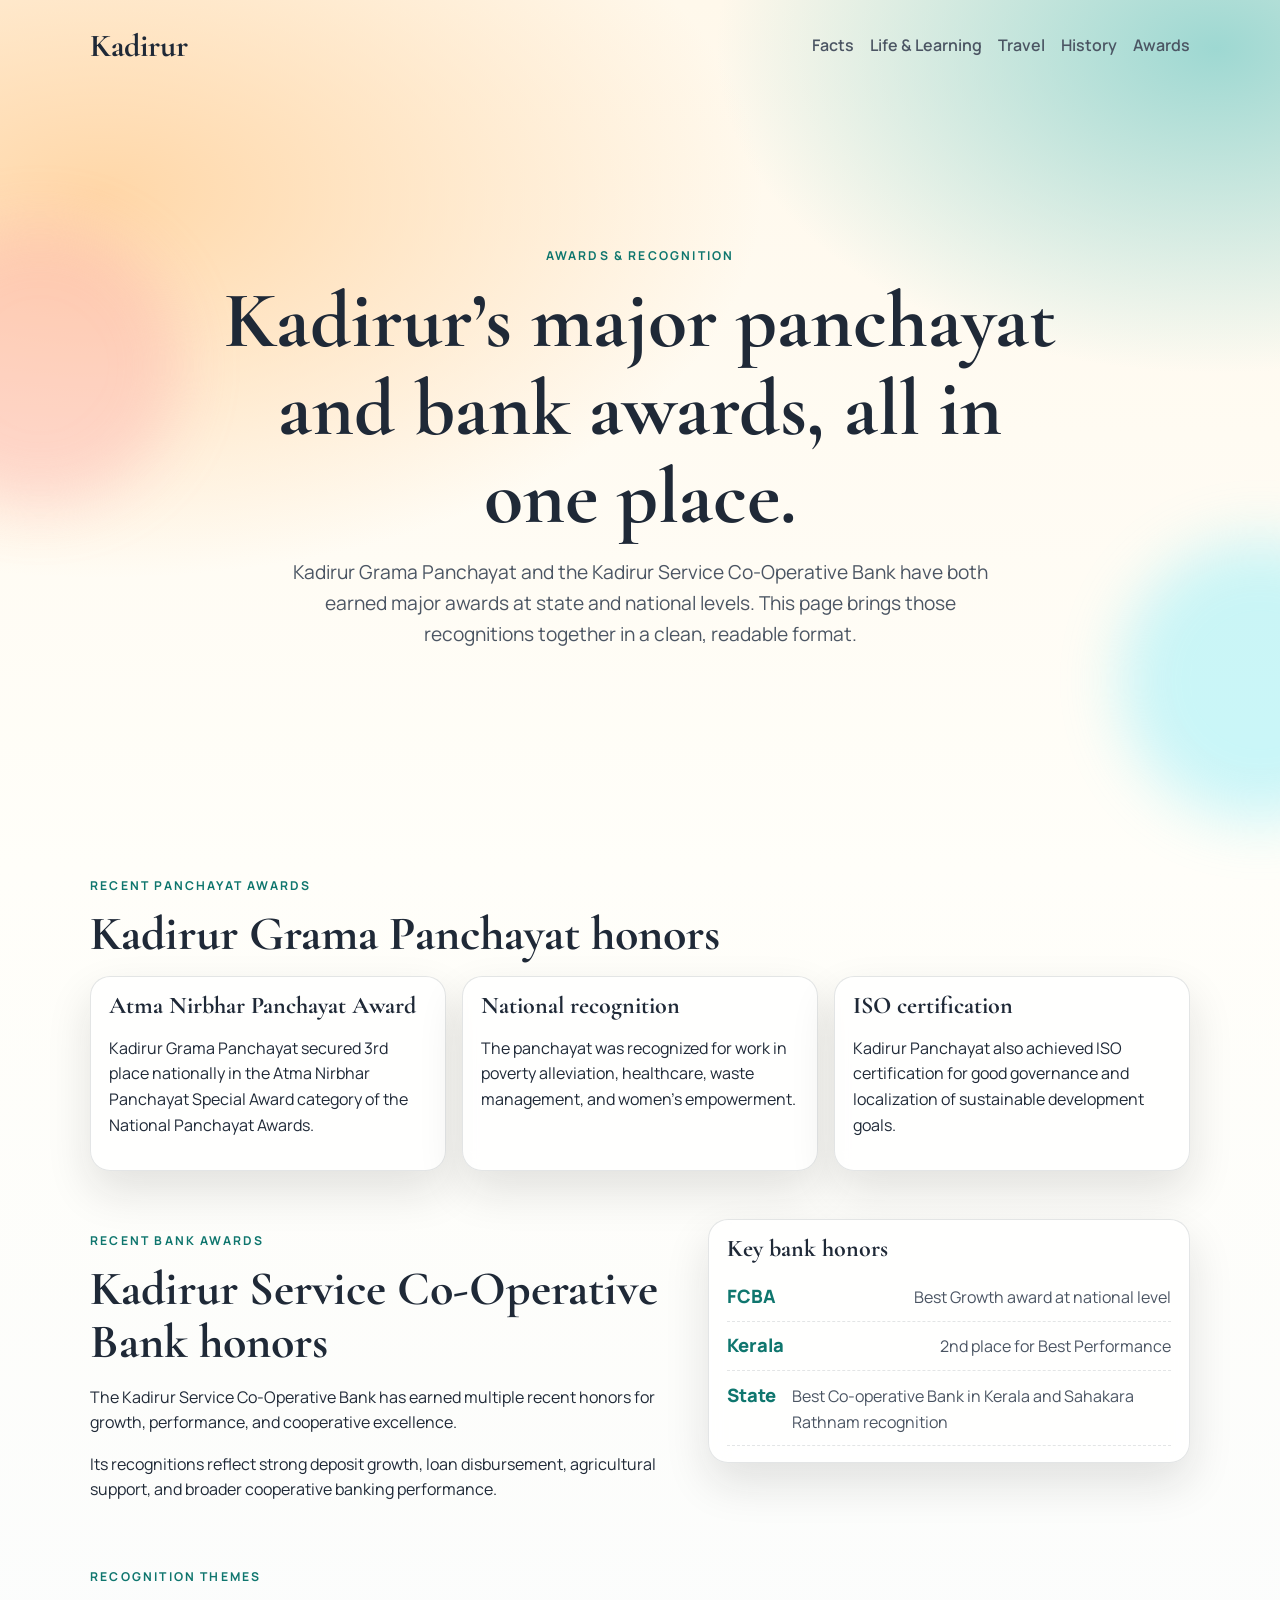
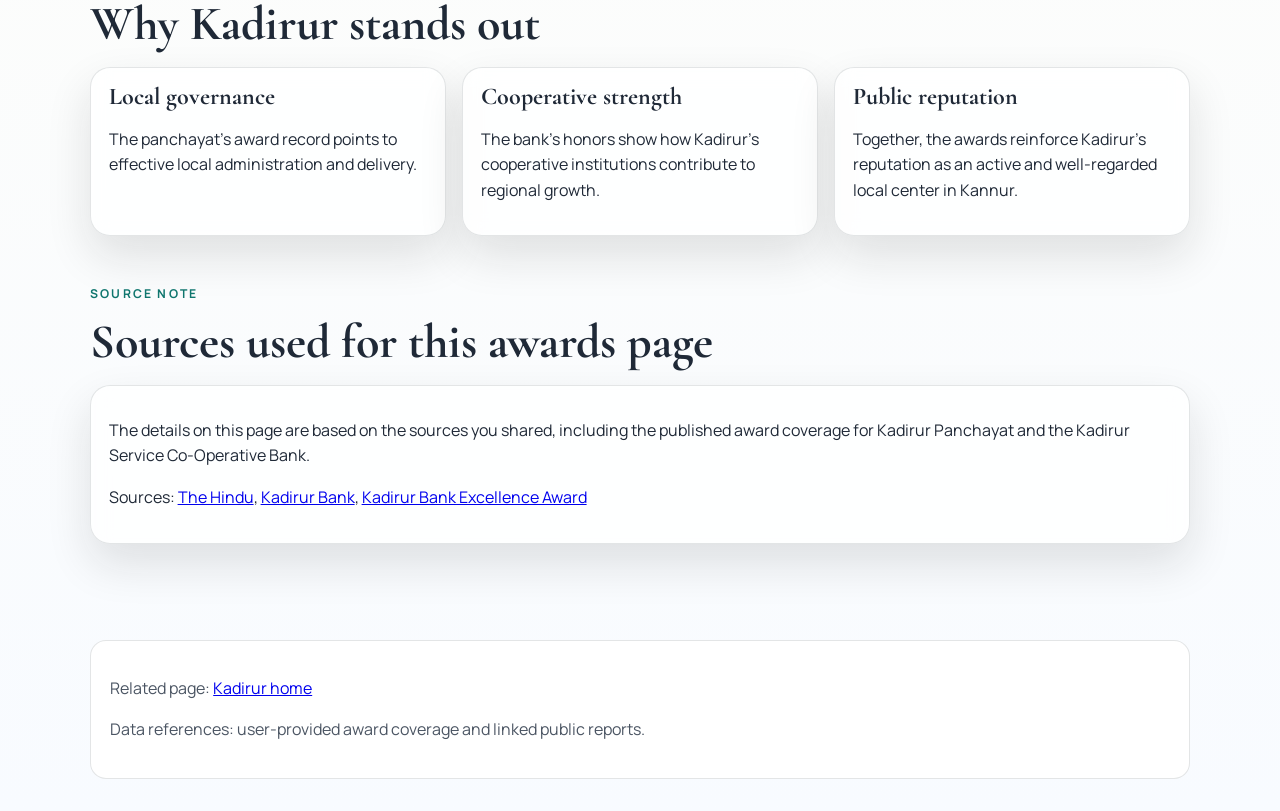
==== awards.html @ 4db53bc1 "add awards and history" ====
<!DOCTYPE html>
<html lang="en">
  <head>
    <meta charset="UTF-8" />
    <meta name="viewport" content="width=device-width, initial-scale=1.0" />
    <meta
      name="description"
      content="Explore the major awards and recognitions linked to Kadirur Grama Panchayat and the Kadirur Service Co-Operative Bank."
    />
    <meta
      name="keywords"
      content="Kadirur awards, Kadirur recognition, Kadirur panchayat award, Kadirur Service Co-Operative Bank award, Kadirur Kerala"
    />
    <meta name="robots" content="index,follow,max-image-preview:large,max-snippet:-1,max-video-preview:-1" />
    <meta name="theme-color" content="#0f766e" />
    <link rel="canonical" href="awards.html" />
    <meta property="og:type" content="website" />
    <meta property="og:title" content="Kadirur Awards and Recognition | Panchayat and Bank Honors" />
    <meta
      property="og:description"
      content="A curated page about the awards won by Kadirur Grama Panchayat and the Kadirur Service Co-Operative Bank."
    />
    <title>Kadirur Awards and Recognition | Panchayat and Bank Honors</title>
    <link rel="preconnect" href="https://fonts.googleapis.com" />
    <link rel="preconnect" href="https://fonts.gstatic.com" crossorigin />
    <link
      href="https://fonts.googleapis.com/css2?family=Cormorant+Garamond:wght@500;600;700&family=Manrope:wght@400;500;700&display=swap"
      rel="stylesheet"
    />
    <link rel="stylesheet" href="styles.css" />
    <script type="application/ld+json">
      {
        "@context": "https://schema.org",
        "@type": "WebPage",
        "name": "Kadirur Awards and Recognition | Panchayat and Bank Honors",
        "description": "Awards and recognitions associated with Kadirur Grama Panchayat and the Kadirur Service Co-Operative Bank."
      }
    </script>
  </head>
  <body>
    <div class="ambient ambient-left" aria-hidden="true"></div>
    <div class="ambient ambient-right" aria-hidden="true"></div>

    <header class="hero hero--compact" id="top">
      <nav class="top-nav">
        <a href="index.html" class="brand">Kadirur</a>
        <div class="nav-links">
          <a href="index.html#facts">Facts</a>
          <a href="index.html#life">Life & Learning</a>
          <a href="index.html#travel">Travel</a>
          <a href="history.html">History</a>
          <a href="#top">Awards</a>
        </div>
      </nav>

      <div class="hero-content reveal">
        <p class="kicker">Awards & Recognition</p>
        <h1>Kadirur’s major panchayat and bank awards, all in one place.</h1>
        <p class="hero-text">
          Kadirur Grama Panchayat and the Kadirur Service Co-Operative Bank have both earned major
          awards at state and national levels. This page brings those recognitions together in a
          clean, readable format.
        </p>
      </div>
    </header>

    <main>
      <section class="section reveal">
        <div class="section-head">
          <p class="kicker">Recent Panchayat Awards</p>
          <h2>Kadirur Grama Panchayat honors</h2>
        </div>
        <div class="travel-grid">
          <article class="card">
            <h3>Atma Nirbhar Panchayat Award</h3>
            <p>
              Kadirur Grama Panchayat secured 3rd place nationally in the Atma Nirbhar Panchayat
              Special Award category of the National Panchayat Awards.
            </p>
          </article>
          <article class="card">
            <h3>National recognition</h3>
            <p>
              The panchayat was recognized for work in poverty alleviation, healthcare, waste
              management, and women’s empowerment.
            </p>
          </article>
          <article class="card">
            <h3>ISO certification</h3>
            <p>
              Kadirur Panchayat also achieved ISO certification for good governance and localization
              of sustainable development goals.
            </p>
          </article>
        </div>
      </section>

      <section class="section split reveal">
        <div>
          <p class="kicker">Recent Bank Awards</p>
          <h2>Kadirur Service Co-Operative Bank honors</h2>
          <p>
            The Kadirur Service Co-Operative Bank has earned multiple recent honors for growth,
            performance, and cooperative excellence.
          </p>
          <p>
            Its recognitions reflect strong deposit growth, loan disbursement, agricultural support,
            and broader cooperative banking performance.
          </p>
        </div>
        <aside class="timeline card">
          <h3>Key bank honors</h3>
          <div class="timeline-item">
            <span>FCBA</span>
            <p>Best Growth award at national level</p>
          </div>
          <div class="timeline-item">
            <span>Kerala</span>
            <p>2nd place for Best Performance</p>
          </div>
          <div class="timeline-item">
            <span>State</span>
            <p>Best Co-operative Bank in Kerala and Sahakara Rathnam recognition</p>
          </div>
        </aside>
      </section>

      <section class="section reveal">
        <div class="section-head">
          <p class="kicker">Recognition Themes</p>
          <h2>Why Kadirur stands out</h2>
        </div>
        <div class="travel-grid">
          <article class="card">
            <h3>Local governance</h3>
            <p>
              The panchayat’s award record points to effective local administration and delivery.
            </p>
          </article>
          <article class="card">
            <h3>Cooperative strength</h3>
            <p>
              The bank’s honors show how Kadirur’s cooperative institutions contribute to regional
              growth.
            </p>
          </article>
          <article class="card">
            <h3>Public reputation</h3>
            <p>
              Together, the awards reinforce Kadirur’s reputation as an active and well-regarded local
              center in Kannur.
            </p>
          </article>
        </div>
      </section>

      <section class="section reveal">
        <div class="section-head">
          <p class="kicker">Source Note</p>
          <h2>Sources used for this awards page</h2>
        </div>
        <div class="card">
          <p>
            The details on this page are based on the sources you shared, including the published
            award coverage for Kadirur Panchayat and the Kadirur Service Co-Operative Bank.
          </p>
          <p>
            Sources:
            <a href="https://www.thehindu.com/news/national/kerala/kadirur-panchayat-in-kannur-bags-atma-nirbhar-award/article70984335.ece" target="_blank" rel="noreferrer">The Hindu</a>,
            <a href="https://kadirurbank.com/kadiroor-bank-shines-in-national-awards/" target="_blank" rel="noreferrer">Kadirur Bank</a>,
            <a href="https://kadirurbank.com/kadirur-service-cooperative-bank-receives-excellence-award-for-outstanding-performance-2024-2025-2/" target="_blank" rel="noreferrer">Kadirur Bank Excellence Award</a>
          </p>
        </div>
      </section>
    </main>

    <footer class="footer">
      <p>Related page: <a href="index.html">Kadirur home</a></p>
      <p>Data references: user-provided award coverage and linked public reports.</p>
    </footer>

    <script src="script.js"></script>
  </body>
</html>
---- styles.css ----
:root {
  --ink: #1f2937;
  --ink-soft: #4b5563;
  --paper: #fffaf2;
  --card: rgba(255, 255, 255, 0.78);
  --accent: #d97706;
  --accent-2: #0f766e;
  --line: rgba(31, 41, 55, 0.12);
  --shadow: 0 20px 45px rgba(24, 24, 27, 0.12);
}

* {
  box-sizing: border-box;
}

html,
body {
  margin: 0;
  padding: 0;
}

body {
  font-family: "Manrope", sans-serif;
  color: var(--ink);
  background:
    radial-gradient(1200px 700px at 8% 8%, #ffd7a8 0%, transparent 55%),
    radial-gradient(1000px 650px at 95% 2%, #9ed8d2 0%, transparent 50%),
    linear-gradient(180deg, #fff8eb 0%, #fffef9 36%, #f8fbff 100%);
  line-height: 1.6;
}

.ambient {
  position: fixed;
  z-index: -1;
  width: 280px;
  height: 280px;
  border-radius: 50%;
  filter: blur(30px);
  opacity: 0.35;
}

.ambient-left {
  left: -100px;
  top: 25vh;
  background: #fca5a5;
}

.ambient-right {
  right: -120px;
  top: 60vh;
  background: #67e8f9;
}

.hero {
  min-height: 92vh;
  padding: 1.25rem 1.25rem 3rem;
  display: flex;
  flex-direction: column;
}

.top-nav {
  max-width: 1100px;
  width: 100%;
  margin: 0 auto;
  display: flex;
  justify-content: space-between;
  align-items: center;
  gap: 1rem;
  flex-wrap: wrap;
}

.brand {
  font-family: "Cormorant Garamond", serif;
  font-size: 2rem;
  color: var(--ink);
  text-decoration: none;
  font-weight: 700;
}

.nav-links {
  display: flex;
  gap: 1rem;
  flex-wrap: wrap;
}

.nav-links a {
  text-decoration: none;
  color: var(--ink-soft);
  font-weight: 600;
}

.hero-content {
  max-width: 850px;
  margin: auto;
  text-align: center;
  padding-top: 2rem;
}

.kicker {
  text-transform: uppercase;
  letter-spacing: 0.18em;
  font-size: 0.76rem;
  font-weight: 700;
  color: var(--accent-2);
}

h1,
h2,
h3 {
  font-family: "Cormorant Garamond", serif;
  line-height: 1.1;
  margin: 0 0 0.6rem;
}

h1 {
  font-size: clamp(2.2rem, 7vw, 5rem);
  margin-bottom: 1rem;
}

h2 {
  font-size: clamp(1.9rem, 4vw, 3rem);
}

h3 {
  font-size: 1.5rem;
}

.hero-text {
  font-size: clamp(1rem, 2.2vw, 1.2rem);
  color: var(--ink-soft);
  max-width: 700px;
  margin: 0 auto;
}

.cta {
  margin-top: 1.5rem;
  display: inline-block;
  text-decoration: none;
  color: #fff;
  background: linear-gradient(130deg, var(--accent) 0%, #ea580c 100%);
  padding: 0.85rem 1.35rem;
  border-radius: 999px;
  font-weight: 700;
  box-shadow: var(--shadow);
}

main {
  width: min(1100px, 94vw);
  margin: 0 auto;
  padding-bottom: 3rem;
}

.section {
  margin: 3rem 0;
}

.section-head {
  margin-bottom: 1rem;
}

.stats-grid,
.travel-grid,
.faq-grid {
  display: grid;
  grid-template-columns: repeat(12, 1fr);
  gap: 1rem;
}

.stat-card {
  grid-column: span 3;
}

.travel-grid .card {
  grid-column: span 4;
}

.faq-grid .card {
  grid-column: span 6;
}

.card {
  border: 1px solid var(--line);
  background: var(--card);
  backdrop-filter: blur(9px);
  border-radius: 20px;
  padding: 1rem 1.1rem;
  box-shadow: var(--shadow);
}

.stat {
  font-size: 2rem;
  color: var(--accent);
  font-weight: 800;
  margin: 0.1rem 0;
}

.split {
  display: grid;
  grid-template-columns: 1.25fr 1fr;
  gap: 1rem;
  align-items: start;
}

.pill-list {
  list-style: none;
  margin: 1rem 0 0;
  padding: 0;
  display: flex;
  flex-wrap: wrap;
  gap: 0.6rem;
}

.pill-list li {
  border: 1px solid var(--line);
  border-radius: 999px;
  padding: 0.42rem 0.8rem;
  background: #fff;
}

.timeline-item {
  display: flex;
  align-items: baseline;
  justify-content: space-between;
  gap: 1rem;
  padding: 0.6rem 0;
  border-bottom: 1px dashed var(--line);
}

.timeline-item span {
  font-weight: 800;
  color: var(--accent-2);
  font-size: 1.15rem;
}

.timeline-item p {
  margin: 0;
  color: var(--ink-soft);
}

.map-wrap {
  margin-top: 1rem;
}

.map-wrap iframe {
  width: 100%;
  min-height: 280px;
  border: 0;
  border-radius: 14px;
}

.footer {
  width: min(1100px, 94vw);
  margin: 0 auto 2rem;
  padding: 1.2rem;
  border: 1px solid var(--line);
  border-radius: 16px;
  background: #fff;
  color: var(--ink-soft);
}

.reveal {
  opacity: 0;
  transform: translateY(20px) scale(0.98);
  transition: opacity 700ms ease, transform 700ms ease;
}

.reveal.visible {
  opacity: 1;
  transform: translateY(0) scale(1);
}

@media (max-width: 980px) {
  .stat-card,
  .travel-grid .card {
    grid-column: span 6;
  }

  .split {
    grid-template-columns: 1fr;
  }
}

@media (max-width: 700px) {
  .hero {
    min-height: auto;
    padding-bottom: 2rem;
  }

  .top-nav {
    justify-content: center;
  }

  .stat-card,
  .travel-grid .card,
  .faq-grid .card {
    grid-column: span 12;
  }
}
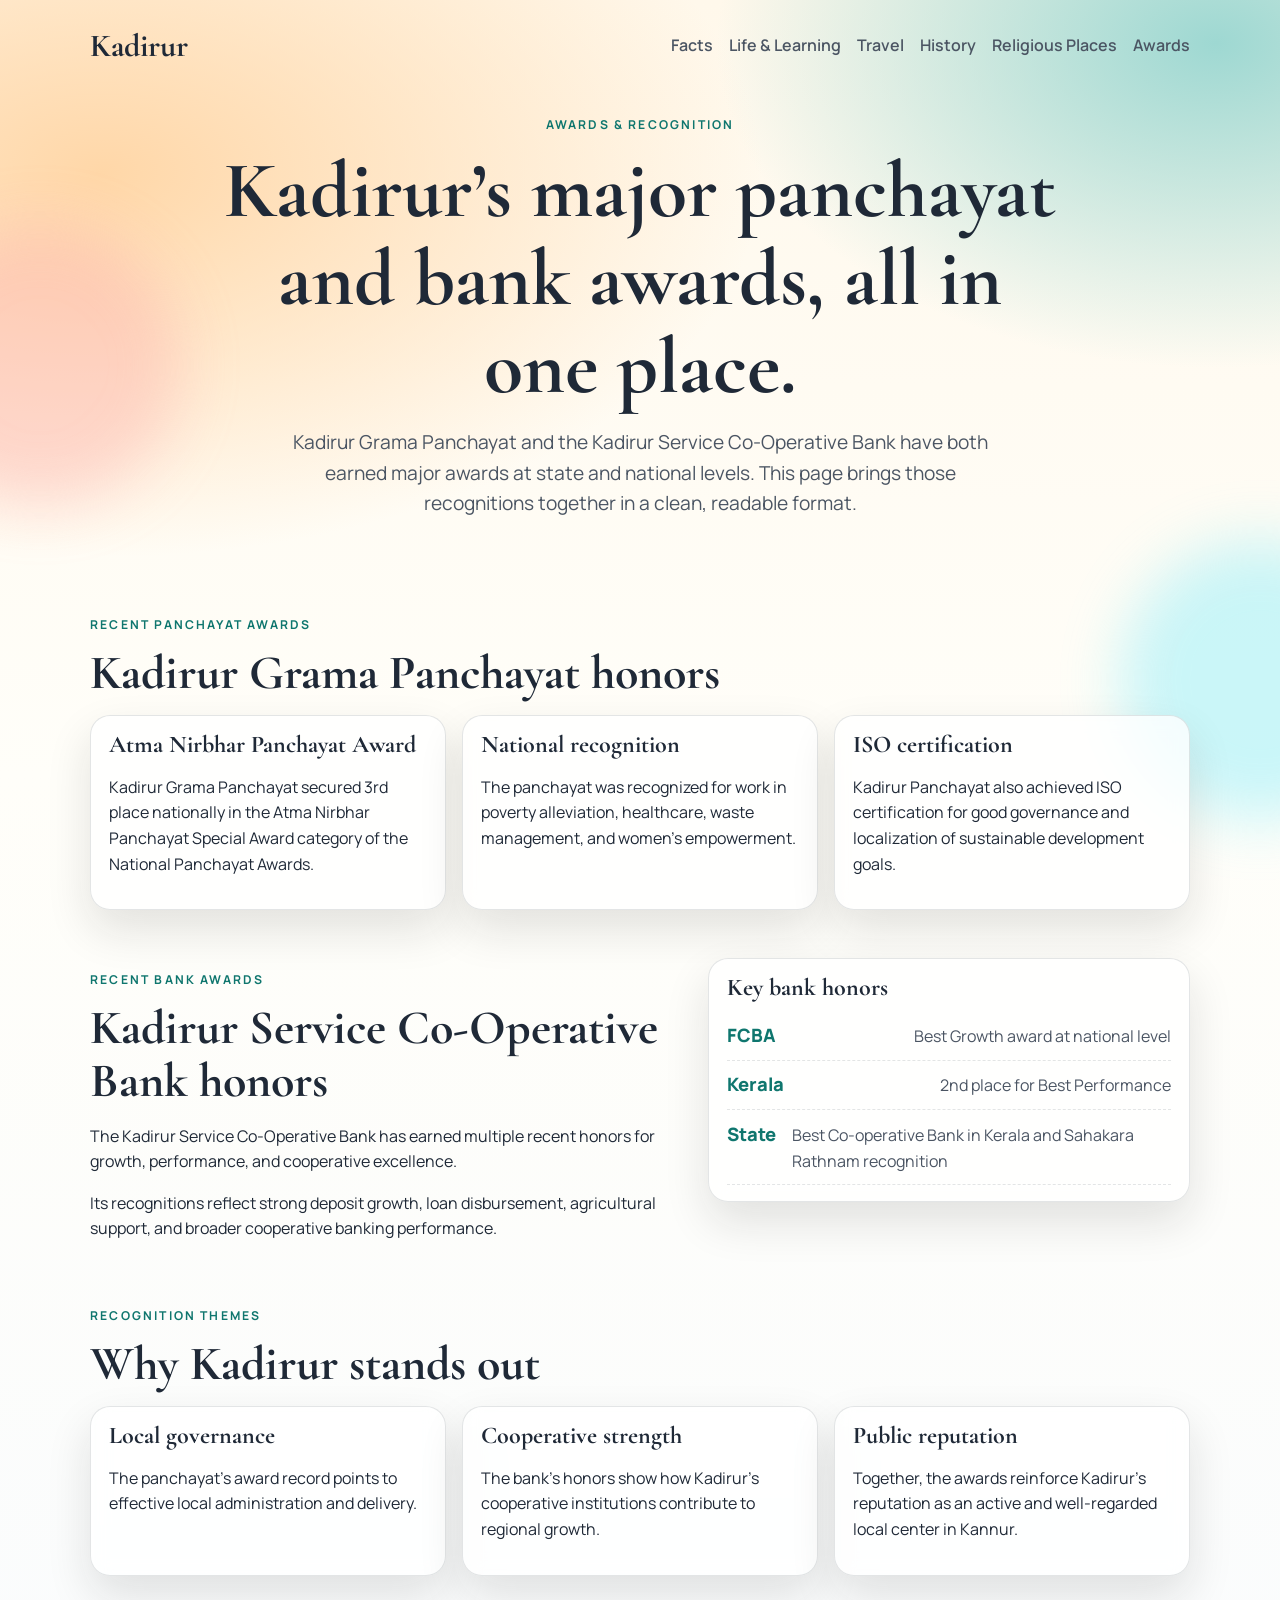
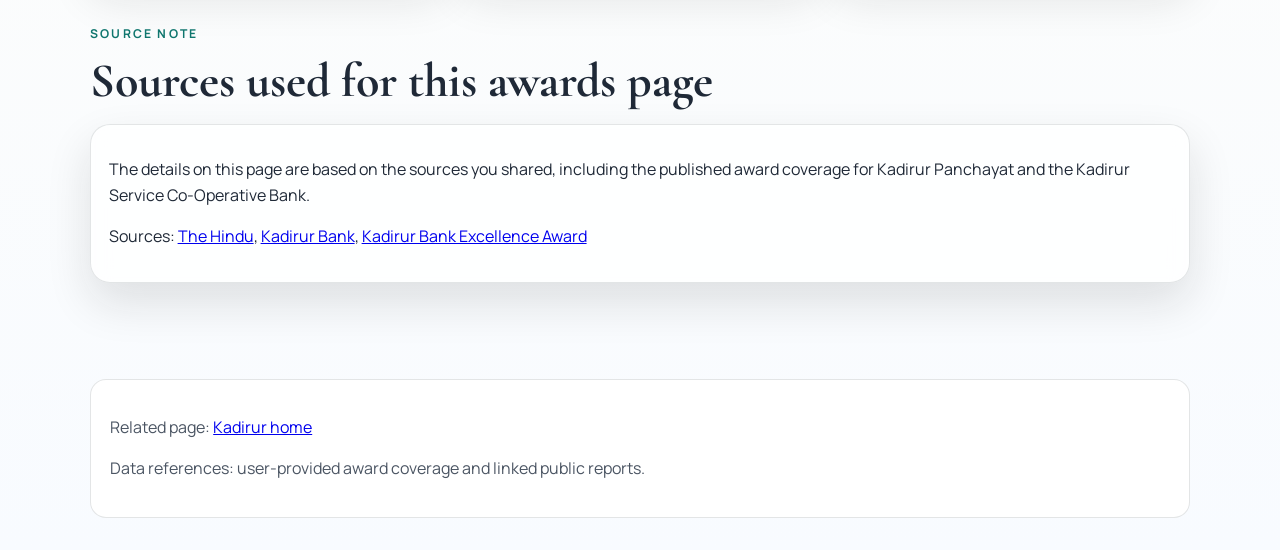
==== commit 7d2b8b68: "religious place" ====
--- a/awards.html
+++ b/awards.html
@@ -49,6 +49,7 @@
           <a href="index.html#life">Life & Learning</a>
           <a href="index.html#travel">Travel</a>
           <a href="history.html">History</a>
+          <a href="religious-places.html">Religious Places</a>
           <a href="#top">Awards</a>
         </div>
       </nav>
--- a/styles.css
+++ b/styles.css
@@ -269,6 +269,71 @@
   transform: translateY(0) scale(1);
 }
 
+/* ===== Religious Places page ===== */
+
+.hero--compact {
+  min-height: 44vh;
+}
+
+.rp-type-badge {
+  display: inline-block;
+  font-size: 0.72rem;
+  font-weight: 700;
+  letter-spacing: 0.12em;
+  text-transform: uppercase;
+  border-radius: 999px;
+  padding: 0.28rem 0.75rem;
+  margin: 0 0 0.6rem;
+}
+
+.rp-hindu  { background: #fef3c7; color: #92400e; border: 1px solid #fcd34d; }
+.rp-mosque { background: #d1fae5; color: #065f46; border: 1px solid #6ee7b7; }
+.rp-church { background: #dbeafe; color: #1e40af; border: 1px solid #93c5fd; }
+
+.rp-feature {
+  display: grid;
+  grid-template-columns: 1.5fr 1fr;
+  gap: 1rem;
+  align-items: start;
+}
+
+.rp-feature-body p,
+.rp-feature-body h3 {
+  margin-bottom: 0.55rem;
+}
+
+.rp-grid {
+  display: grid;
+  grid-template-columns: repeat(12, 1fr);
+  gap: 1rem;
+}
+
+.rp-card {
+  grid-column: span 4;
+}
+
+.rp-cta {
+  display: inline-block;
+  margin-top: 1rem;
+  text-decoration: none;
+  color: #fff;
+  background: linear-gradient(130deg, var(--accent-2) 0%, #0d9488 100%);
+  padding: 0.7rem 1.1rem;
+  border-radius: 999px;
+  font-weight: 700;
+  font-size: 0.9rem;
+  box-shadow: var(--shadow);
+}
+
+@media (max-width: 980px) {
+  .rp-feature { grid-template-columns: 1fr; }
+  .rp-card    { grid-column: span 6; }
+}
+
+@media (max-width: 700px) {
+  .rp-card { grid-column: span 12; }
+}
+
 @media (max-width: 980px) {
   .stat-card,
   .travel-grid .card {
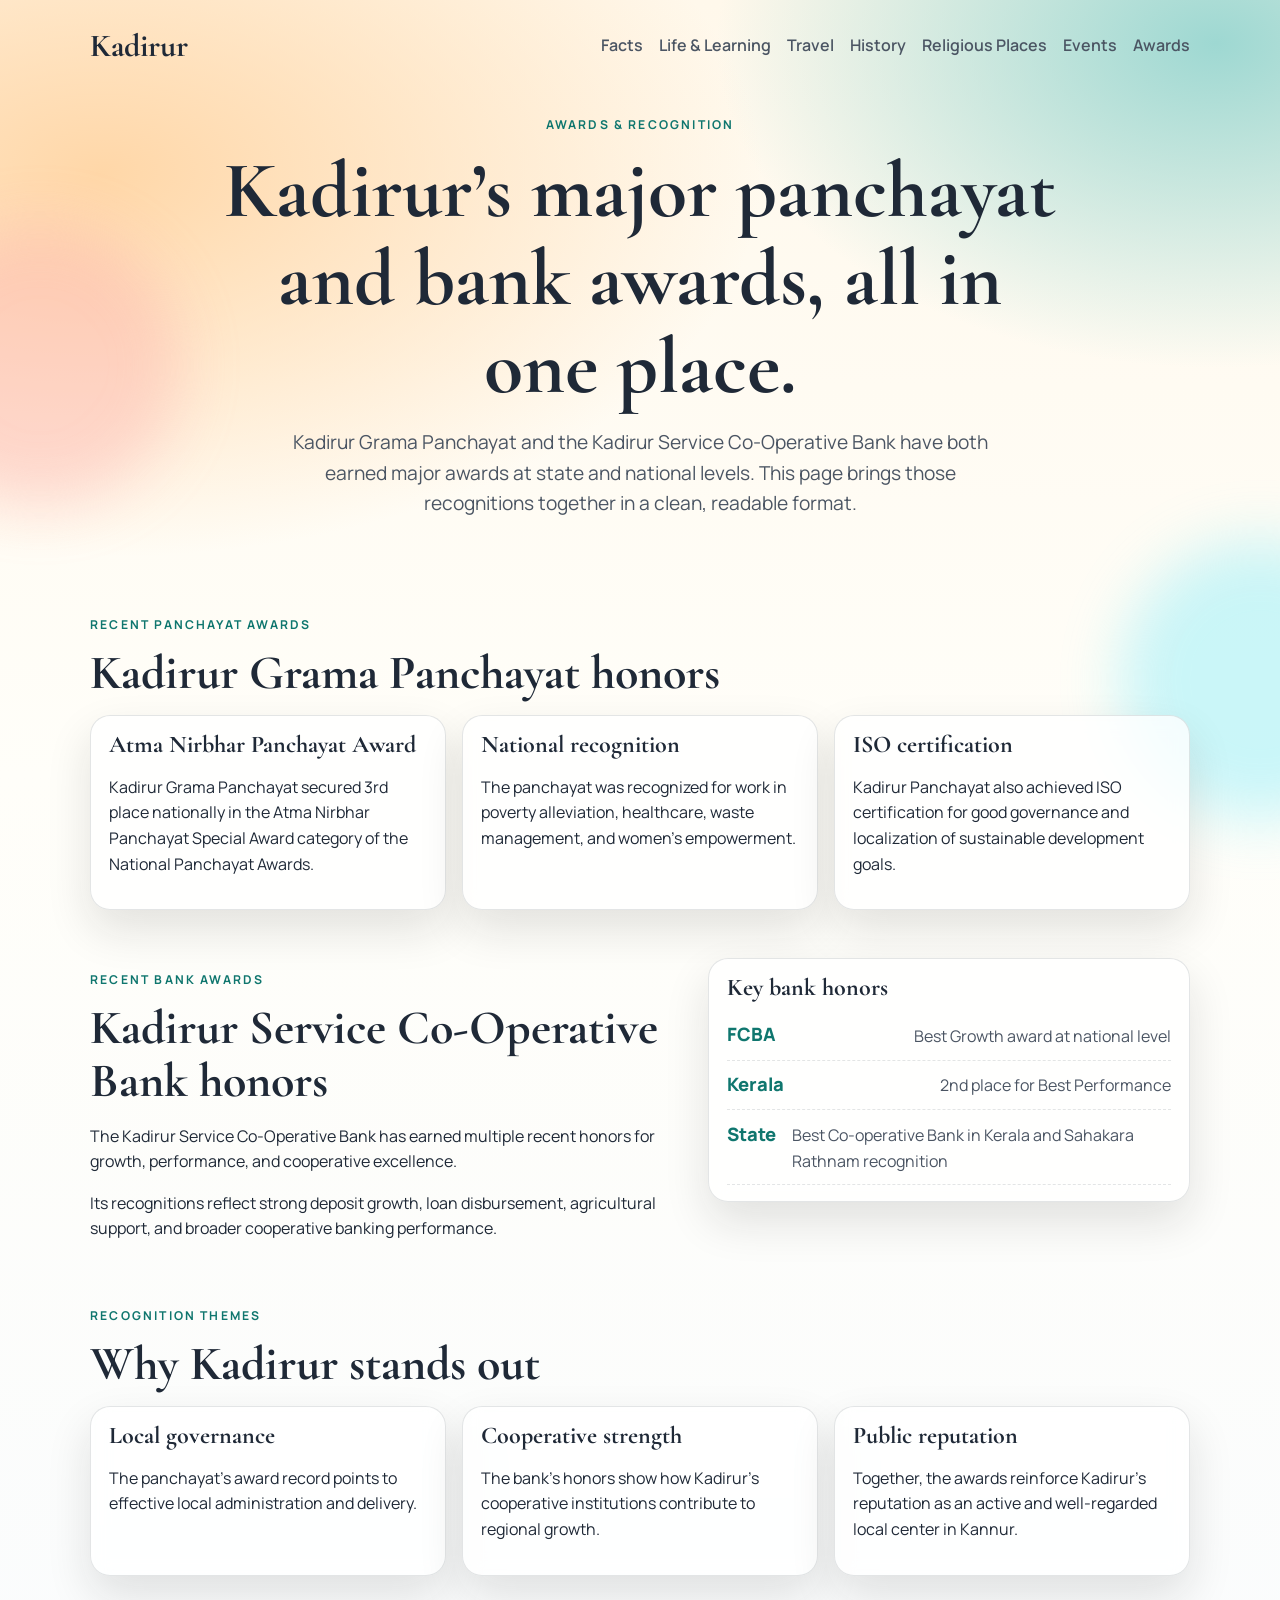
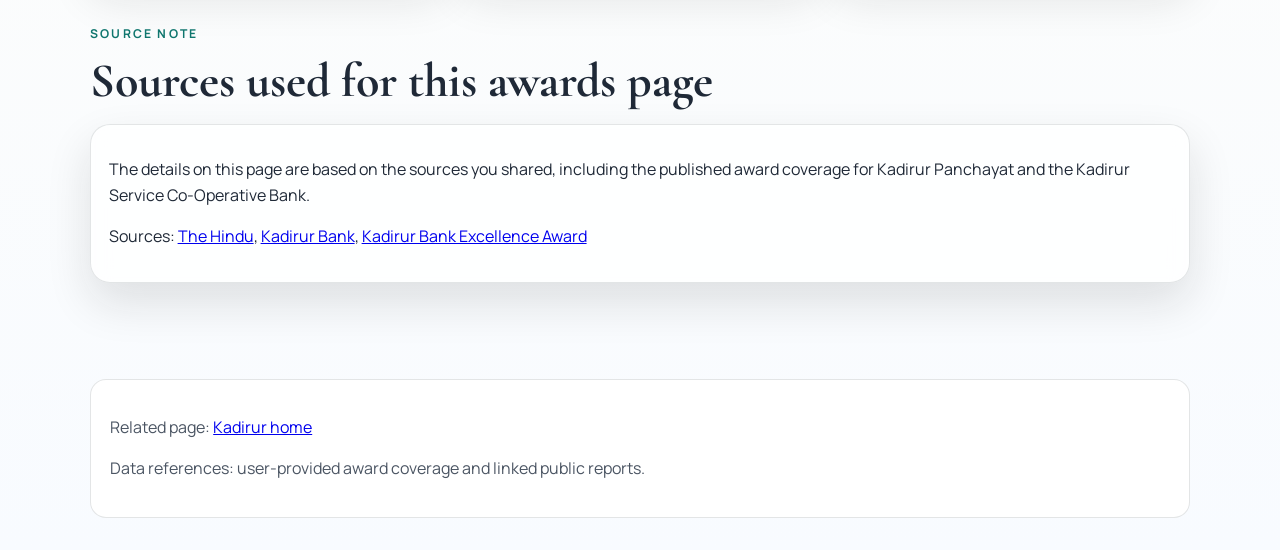
==== commit 3194173c: "add events page: Ponnyathankam, Theyyam, Pooram, F13 football, kabaddi, arts" ====
--- a/awards.html
+++ b/awards.html
@@ -50,6 +50,7 @@
           <a href="index.html#travel">Travel</a>
           <a href="history.html">History</a>
           <a href="religious-places.html">Religious Places</a>
+          <a href="events.html">Events</a>
           <a href="#top">Awards</a>
         </div>
       </nav>
--- a/styles.css
+++ b/styles.css
@@ -361,3 +361,9 @@
     grid-column: span 12;
   }
 }
+
+/* event page badges */
+.ev-martial { background: #fee2e2; color: #991b1b; border: 1px solid #fca5a5; }
+.ev-ritual  { background: #ede9fe; color: #5b21b6; border: 1px solid #c4b5fd; }
+.ev-sport   { background: #dcfce7; color: #166534; border: 1px solid #86efac; }
+.ev-arts    { background: #fce7f3; color: #9d174d; border: 1px solid #f9a8d4; }
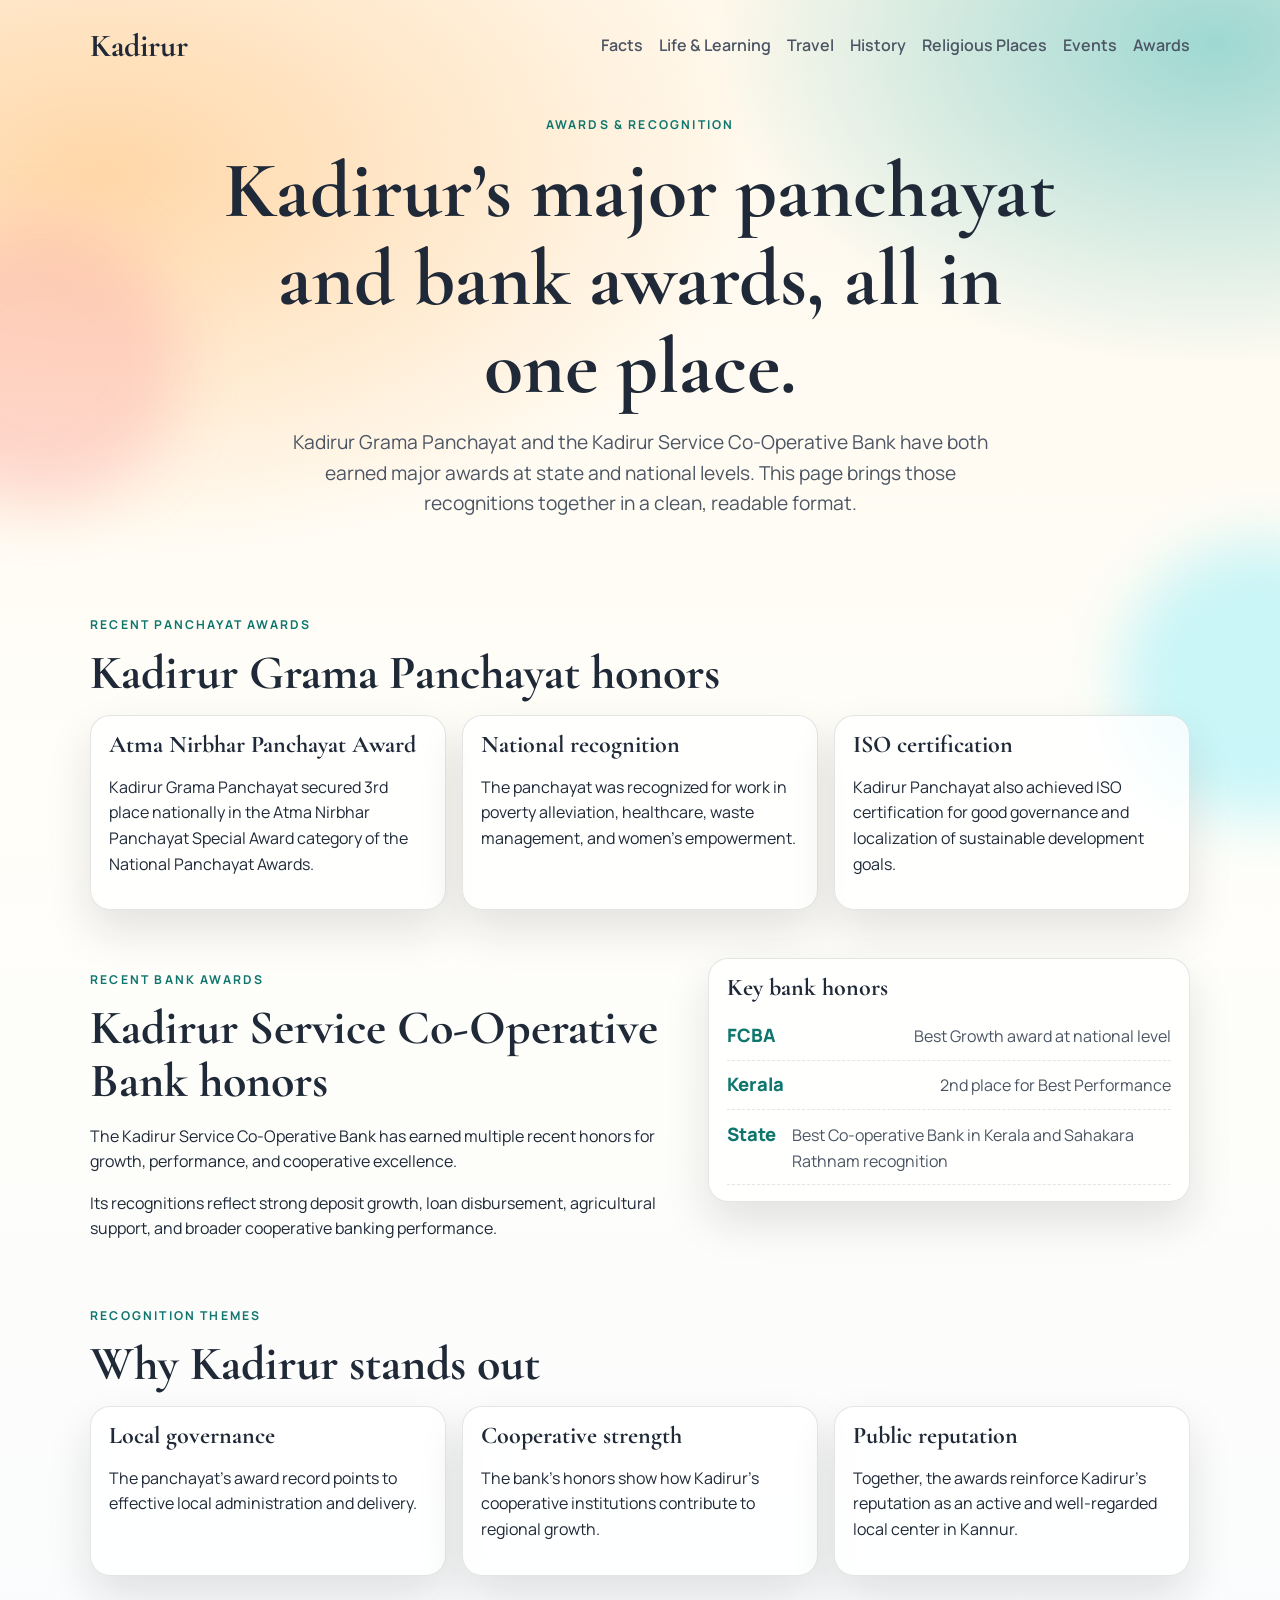
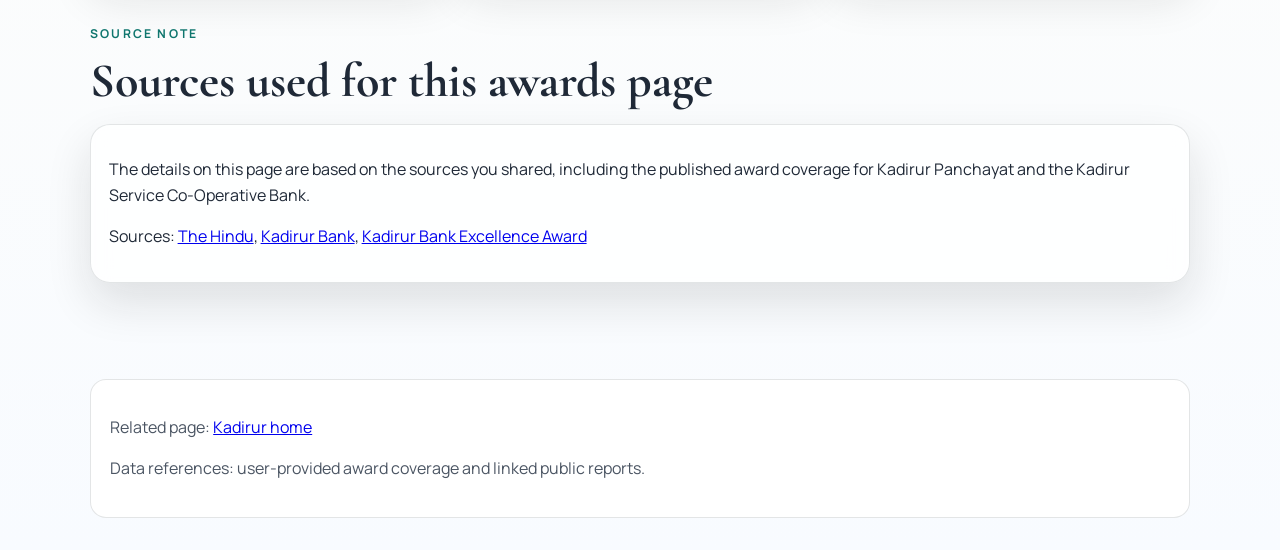
==== commit 2cfe4dbf: "keep ad snippet" ====
--- a/awards.html
+++ b/awards.html
@@ -28,6 +28,11 @@
       rel="stylesheet"
     />
     <link rel="stylesheet" href="styles.css" />
+    <script
+      async
+      src="https://pagead2.googlesyndication.com/pagead/js/adsbygoogle.js?client=ca-pub-0534582033928351"
+      crossorigin="anonymous"
+    ></script>
     <script type="application/ld+json">
       {
         "@context": "https://schema.org",
--- a/styles.css
+++ b/styles.css
@@ -325,6 +325,19 @@
   box-shadow: var(--shadow);
 }
 
+.rp-map-link {
+  display: inline-block;
+  margin-top: 0.6rem;
+  color: var(--accent-2);
+  font-weight: 700;
+  text-decoration: none;
+  border-bottom: 1px dashed var(--accent-2);
+}
+
+.rp-map-link:hover {
+  opacity: 0.8;
+}
+
 @media (max-width: 980px) {
   .rp-feature { grid-template-columns: 1fr; }
   .rp-card    { grid-column: span 6; }
@@ -346,6 +359,10 @@
 }
 
 @media (max-width: 700px) {
+  .ambient {
+    display: none;
+  }
+
   .hero {
     min-height: auto;
     padding-bottom: 2rem;
@@ -359,6 +376,17 @@
   .travel-grid .card,
   .faq-grid .card {
     grid-column: span 12;
+  }
+
+  .card {
+    backdrop-filter: none;
+    background: #fff;
+  }
+
+  .reveal {
+    opacity: 1;
+    transform: none;
+    transition: none;
   }
 }
 
